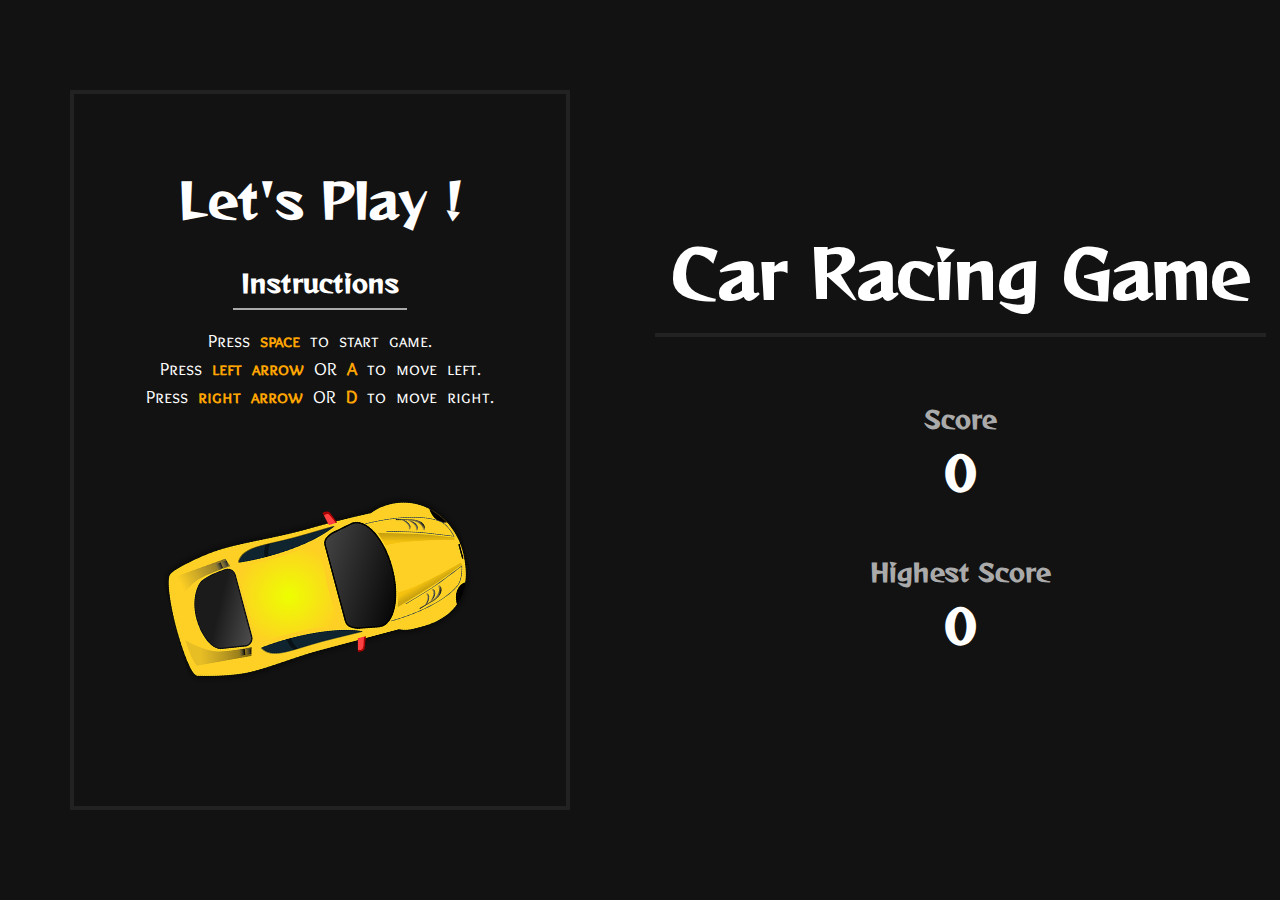
==== Car Lane Game/index.html @ 6ed5c1a7 "car game completed" ====
<!DOCTYPE html>
<html lang="en">
  <head>
    <meta charset="UTF-8" />
    <meta http-equiv="X-UA-Compatible" content="IE=edge" />
    <meta name="viewport" content="width=device-width, initial-scale=1.0" />
    <title>Car Game</title>
    <link rel="stylesheet" href="style.css" />
  </head>
  <body>
    <div class="wrapper">
      <div class="game">
        <canvas id="canvas"></canvas>
        <div id="landing">
          <h1>Let's Play !</h1>
          <h3>Instructions</h3>
          <p>Press <strong>space</strong> to start game.</p>
          <p>
            Press <strong> left arrow </strong> OR <strong>A</strong> to move
            left.
          </p>
          <p>
            Press<strong> right arrow </strong> OR <strong>D</strong> to move
            right.
          </p>
          <img src="images/yellow-car.png" id="home-car" alt="" />
        </div>
        <div id="try-again">
          <h1 id="try-again-heading">Oops! Try again</h1>
          <h3>Instructions</h3>
          <p>Press <strong>space</strong> to restart game.</p>
        </div>
      </div>
      <div class="game-status">
        <h1>Car Racing Game</h1>
        <div>
          <h2>Score</h2>
          <h3 id="score">0</h3>
        </div>
        <div>
          <h2>Highest Score</h2>
          <h3 id="highest-score">0</h3>
        </div>
      </div>
    </div>

    <img src="images/red-car.png" id="red-car" alt="" />
    <img src="images/boom.gif" id="boom" alt="" />
    <img src="images/yellow-car.png" id="yellow-car" alt="" />

    <script src="app.js" type="module"></script>
  </body>
</html>
---- Car Lane Game/style.css ----
@import url("https://fonts.googleapis.com/css2?family=Reggae+One&display=swap");
@import url("https://fonts.googleapis.com/css2?family=Overlock+SC&display=swap");

* {
  margin: 0;
  padding: 0;
  box-sizing: border-box;
}

body {
  background-color: #121212;
  color: white;
  font-family: "Overlock SC", cursive;
}

h1,
h2,
h3,
h4,
h5,
h6 {
  font-family: "Reggae One", cursive;
}

#landing h1,
#try-again h1 {
  margin-bottom: 24px;
  font-size: 48px;
}

#landing h3,
#try-again h3 {
  margin-bottom: 20px;
  font-size: 24px;
  padding: 8px;
  border-bottom: 2px solid #aaa;
}

#landing p,
#try-again p {
  margin-bottom: 6px;
  font-size: 18px;
  word-spacing: 6px;
}

.game-status {
  display: flex;
  justify-content: center;
  align-items: center;
  flex-direction: column;
  gap: 16px;
}

.game-status > div {
  text-align: center;
  margin-bottom: 2rem;
}

.game-status h1 {
  text-align: center;
  font-size: 64px;
  padding: 1rem;
  border-bottom: 4px solid #222;
  margin-bottom: 3rem;
}

.game-status h2 {
  font-size: 24px;
  color: #aaa;
}

.game-status h3 {
  font-size: 48px;
}

.wrapper {
  display: grid;
  grid-template-columns: 1fr 1fr;
}

.game {
  position: relative;
  height: 100vh;
}

#canvas {
  display: block;
  border: 4px solid #222222;
  width: 500px;
  margin: 0 auto;
  height: 80vh;
  position: absolute;
  top: 50%;
  left: 50%;
  transform: translate(-50%, -50%);
}

#landing,
#try-again {
  display: flex;
  justify-content: center;
  align-items: center;
  flex-direction: column;
  border: 4px solid #222222;
  width: 500px;
  margin: 0 auto;
  height: 80vh;
  position: absolute;
  top: 50%;
  left: 50%;
  transform: translate(-50%, -50%);
}

#landing strong,
#try-again strong {
  color: orange;
}

#home-car {
  height: 300px;
  margin-top: 24px;
  transform: rotateZ(75deg);
}

#red-car,
#yellow-car,
#boom {
  display: none;
}

#boom {
  position: fixed;
  transform: translateY(-50%);
  height: 200px;
}

#try-again {
  display: none;
  background-color: rgba(0, 0, 0, 0.8);
}
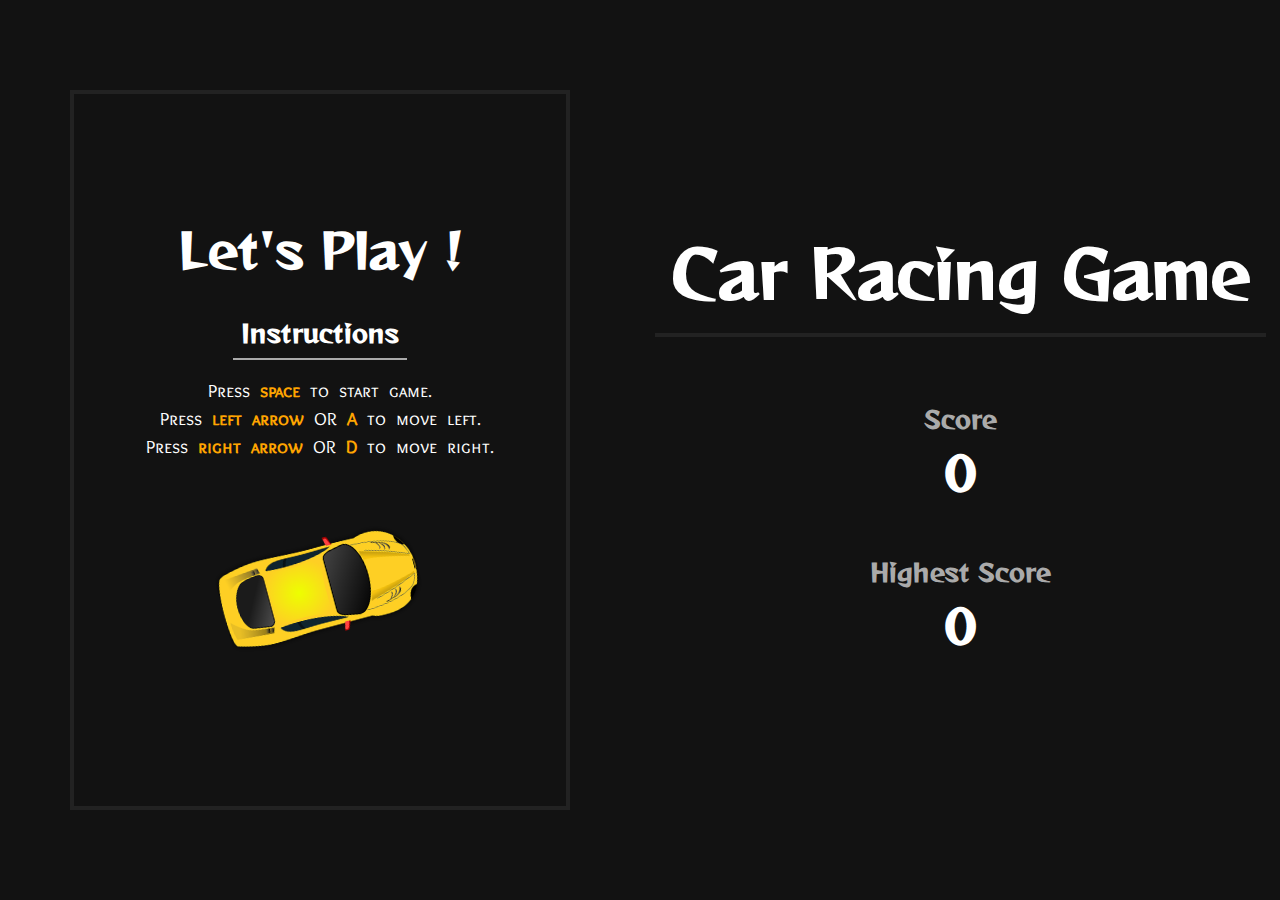
==== commit 15315a53: "flappy bird added" ====
--- a/Car Lane Game/index.html
+++ b/Car Lane Game/index.html
@@ -43,7 +43,6 @@
         </div>
       </div>
     </div>
-
     <img src="images/red-car.png" id="red-car" alt="" />
     <img src="images/boom.gif" id="boom" alt="" />
     <img src="images/yellow-car.png" id="yellow-car" alt="" />
--- a/Car Lane Game/style.css
+++ b/Car Lane Game/style.css
@@ -117,7 +117,7 @@
 }
 
 #home-car {
-  height: 300px;
+  height: 200px;
   margin-top: 24px;
   transform: rotateZ(75deg);
 }
